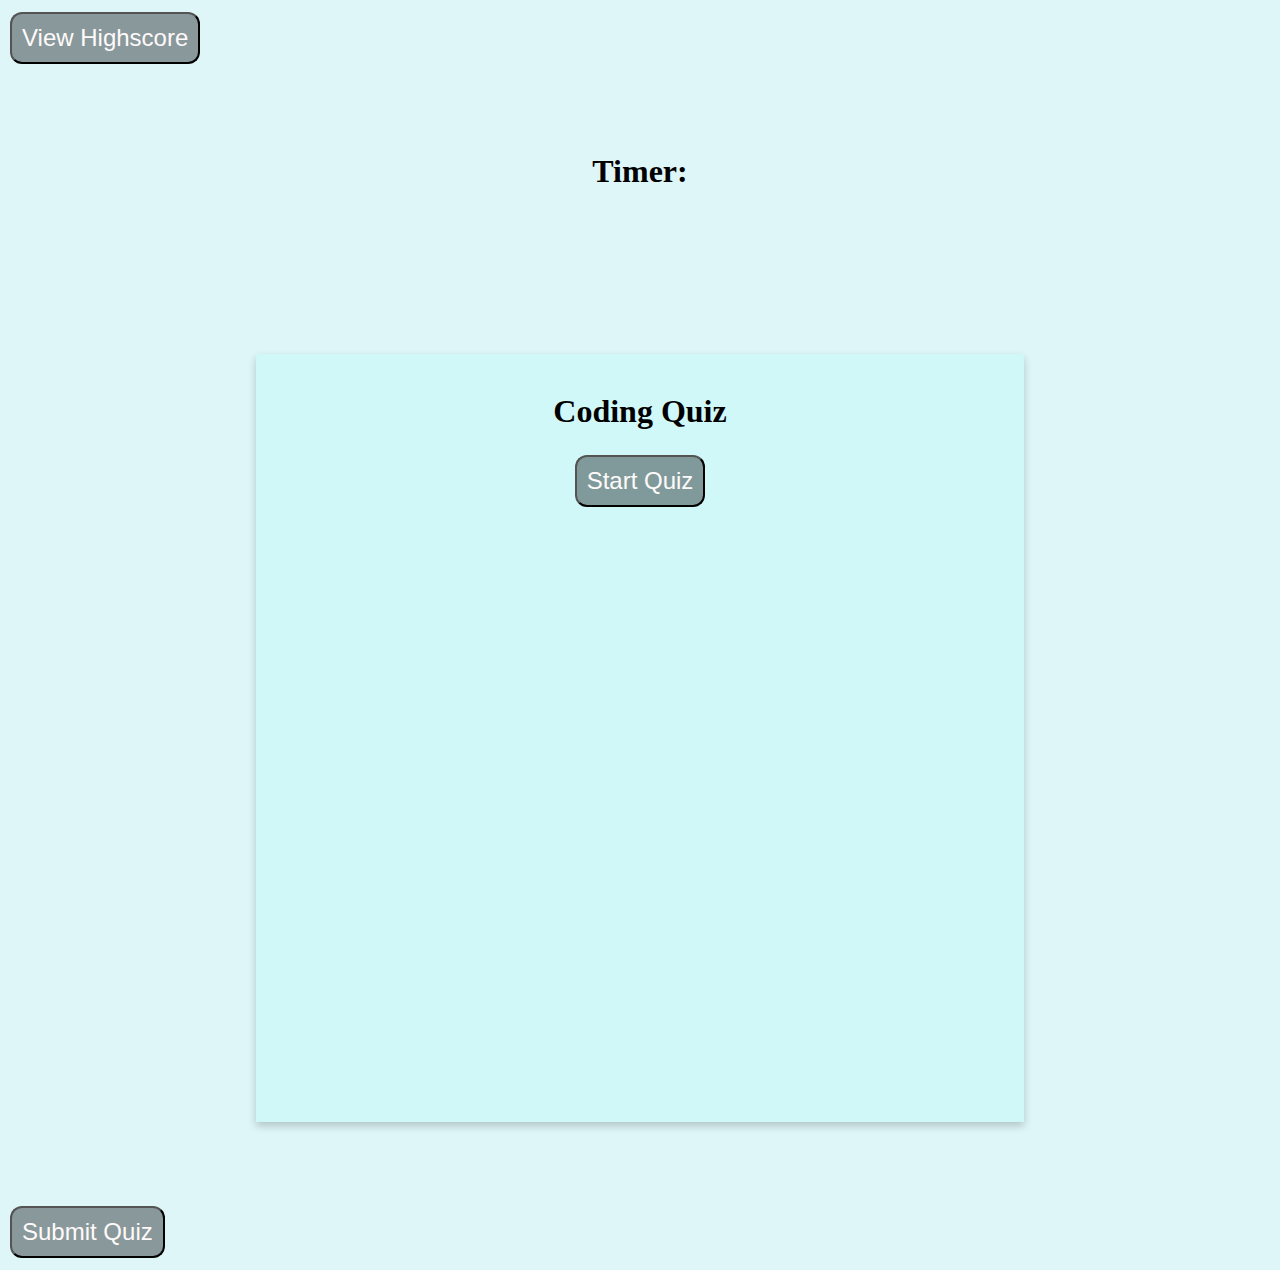
==== index.html @ d6e4e210 "countdown timer function and displaying timer" ====
<!DOCTYPE html>
<html lang="en">
<head>
    <meta charset="UTF-8">
    <meta http-equiv="X-UA-Compatible" content="IE=edge">
    <meta name="viewport" content="width=device-width, initial-scale=1.0">
    <title></title>
    <link rel="stylesheet" href="./assets/style.css"/>
</head>
<body>
    <div class="headerButton">
        <button id="viewHighScore">View Highscore</button>
        <div class="countdown">
            <h1>Timer:</h1>
            <h1 id="displayTime"></h1>
        </div>
    </div>
    <div class="wrapper">
        <div class="container">
            <div class="content">
                <h1>Coding Quiz</h1>
                    <button id="startButton">Start Quiz</button>  
            </div> 
        </div>
    </div>
    <div id="quiz"></div>
    <button id="submitButton">Submit Quiz</button>
    <div id="results"></div>
    <script src= "./assets/script.js"></script>
</body>
</html>
---- assets/style.css ----
body {
    background-color:rgb(222, 246, 248)
}

h1 {
    padding-top: 5%;
    text-align:center;
    font size: 60px;
    font-weight: 750;
}

.container {
    display: block;
  margin: 80px auto;
  text-align: center;
  box-shadow: 0 4px 8px 0 rgba(0,0,0,0.2);
  transition: 0.3s;
  width: 60vw;
  height: 60vw;
  background-color: #d1f8f8;
}

button {
    padding: 10px;
    text-align: center;
    display: inline-block;
    margin: 4px 2px;
    cursor: pointer;
    font-size: 24px;
    background-color: #00030562;
    color: rgb(255, 250, 250);
    border-radius: 12px;
    float: center;
}

.countdown {
  
}

.submitButton {
    float: center;
}
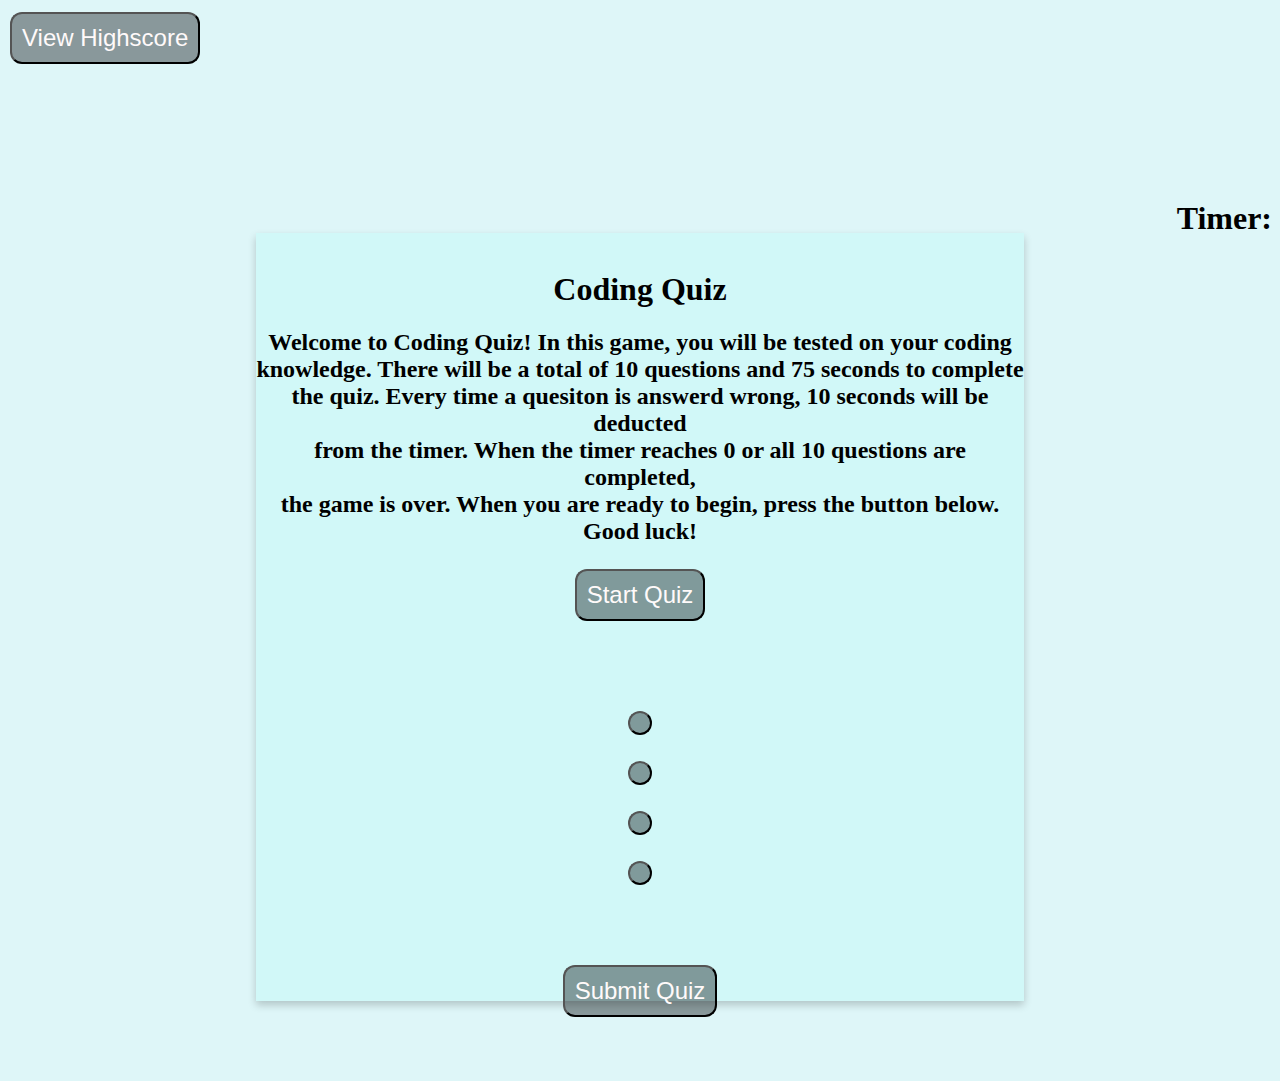
==== commit 36bea3ce: "added question arrays and answers" ====
--- a/index.html
+++ b/index.html
@@ -10,6 +10,7 @@
 <body>
     <div class="headerButton">
         <button id="viewHighScore">View Highscore</button>
+        <h1 id="score"></h1>
         <div class="countdown">
             <h1>Timer:</h1>
             <h1 id="displayTime"></h1>
@@ -17,15 +18,31 @@
     </div>
     <div class="wrapper">
         <div class="container">
-            <div class="content">
+            <div class="startScreen">
                 <h1>Coding Quiz</h1>
+                <h2>Welcome to Coding Quiz! In this game, you will be tested on your coding<br>
+                    knowledge. There will be a total of 10 questions and 75 seconds to complete<br>
+                    the quiz. Every time a quesiton is answerd wrong, 10 seconds will be deducted<br>
+                    from the timer. When the timer reaches 0 or all 10 questions are completed,<br> 
+                    the game is over. When you are ready to begin, press the button below.<br>
+                    Good luck! </h2>
                     <button id="startButton">Start Quiz</button>  
             </div> 
+            <div class="quizQuestionsDisplay">
+                <h1 id=actualQuestion></h1>
+                <div class="answerChoices">
+                    <button id="answerChoiceA"></button><br><br>
+                    <button id="answerChoiceB"></button><br><br>
+                    <button id="answerChoiceC"></button><br><br>
+                    <button id="answerChoiceD"></button><br><br><br><br><br>
+                    <button id="submitButton">Submit Quiz</button>
+                </div> 
+            </div>
+            
         </div>
     </div>
-    <div id="quiz"></div>
-    <button id="submitButton">Submit Quiz</button>
-    <div id="results"></div>
+    
+    
     <script src= "./assets/script.js"></script>
 </body>
 </html>--- a/assets/style.css
+++ b/assets/style.css
@@ -34,9 +34,22 @@
 }
 
 .countdown {
-  
+  float: right;
+  text-align: center;
 }
 
 .submitButton {
     float: center;
+}
+
+.quizQuestionsDisplay {
+    display: block;
+}
+
+.startScreen {
+     display: block;
+}
+
+.answerChoices {
+    
 }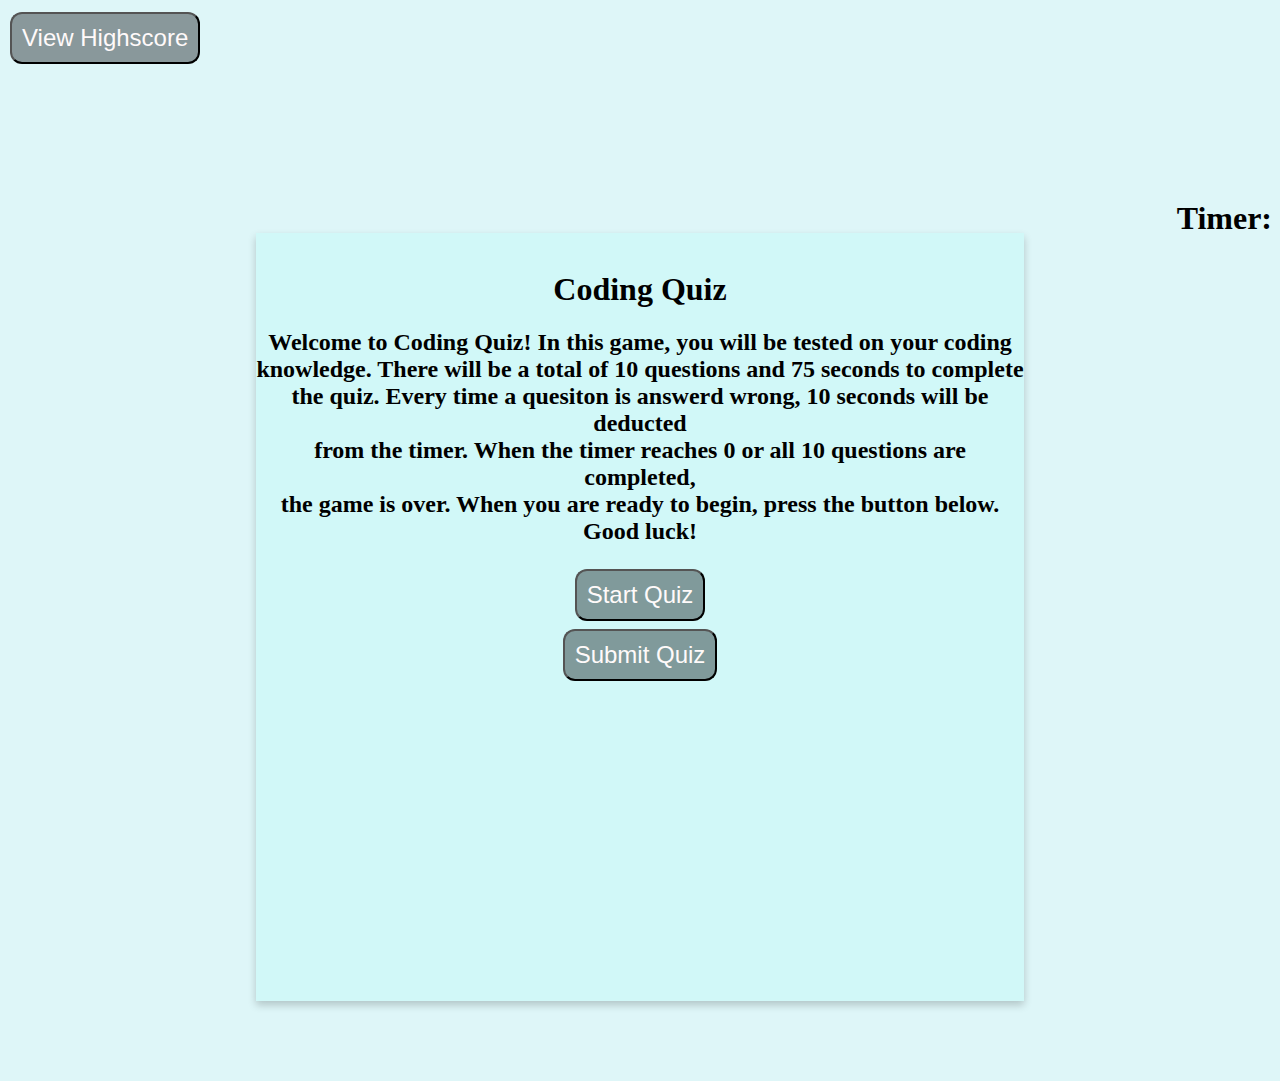
==== commit 0a7863e2: "updated formatting of quiz questions" ====
--- a/index.html
+++ b/index.html
@@ -29,13 +29,8 @@
                     <button id="startButton">Start Quiz</button>  
             </div> 
             <div class="quizQuestionsDisplay">
-                <h1 id=actualQuestion></h1>
-                <div class="answerChoices">
-                    <button id="answerChoiceA"></button><br><br>
-                    <button id="answerChoiceB"></button><br><br>
-                    <button id="answerChoiceC"></button><br><br>
-                    <button id="answerChoiceD"></button><br><br><br><br><br>
-                    <button id="submitButton">Submit Quiz</button>
+                <div id="quiz"></div>
+                <button id="submitButton">Submit Quiz</button>
                 </div> 
             </div>
             
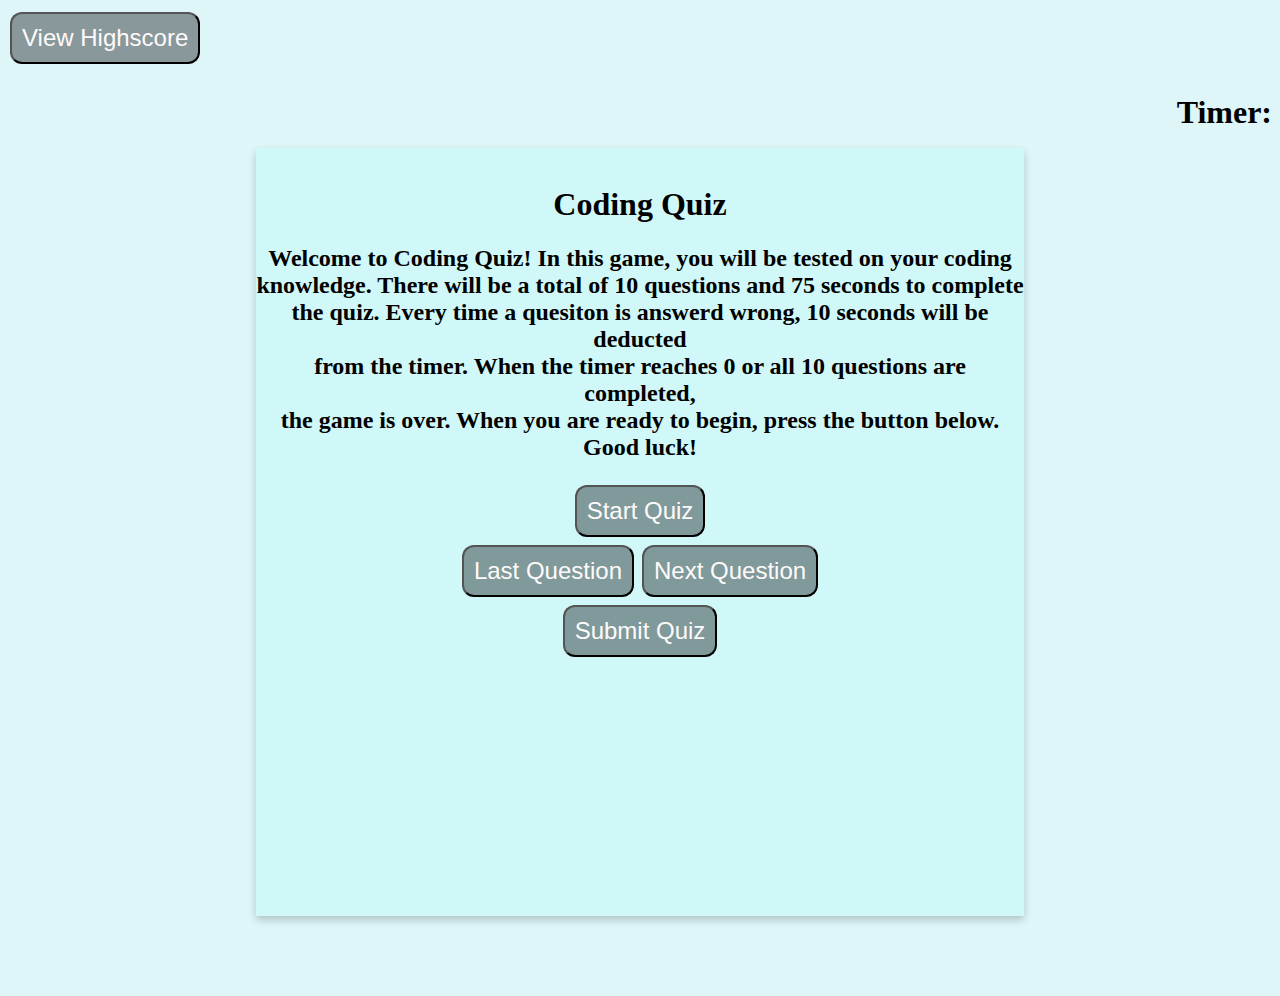
==== commit 5de970f7: "worked on previous and next button function and showing one question at a time" ====
--- a/index.html
+++ b/index.html
@@ -10,7 +10,7 @@
 <body>
     <div class="headerButton">
         <button id="viewHighScore">View Highscore</button>
-        <h1 id="score"></h1>
+        <div id="score"></div>
         <div class="countdown">
             <h1>Timer:</h1>
             <h1 id="displayTime"></h1>
@@ -30,6 +30,8 @@
             </div> 
             <div class="quizQuestionsDisplay">
                 <div id="quiz"></div>
+                <button id="previous">Last Question</button>
+                <button id="next">Next Question</button><br>
                 <button id="submitButton">Submit Quiz</button>
                 </div> 
             </div>
--- a/assets/style.css
+++ b/assets/style.css
@@ -50,6 +50,21 @@
      display: block;
 }
 
-.answerChoices {
-    
-}+.slide{
+    position: absolute;
+    left: 0px;
+    top: 0px;
+    width: 100%;
+    z-index: 1;
+    opacity: 0;
+    transition: opacity 0.5s;
+  }
+  .active-slide{
+    opacity: 1;
+    z-index: 2;
+  }
+  .quiz{
+    position: relative;
+    height: 200px;
+    margin-top: 40px;
+  }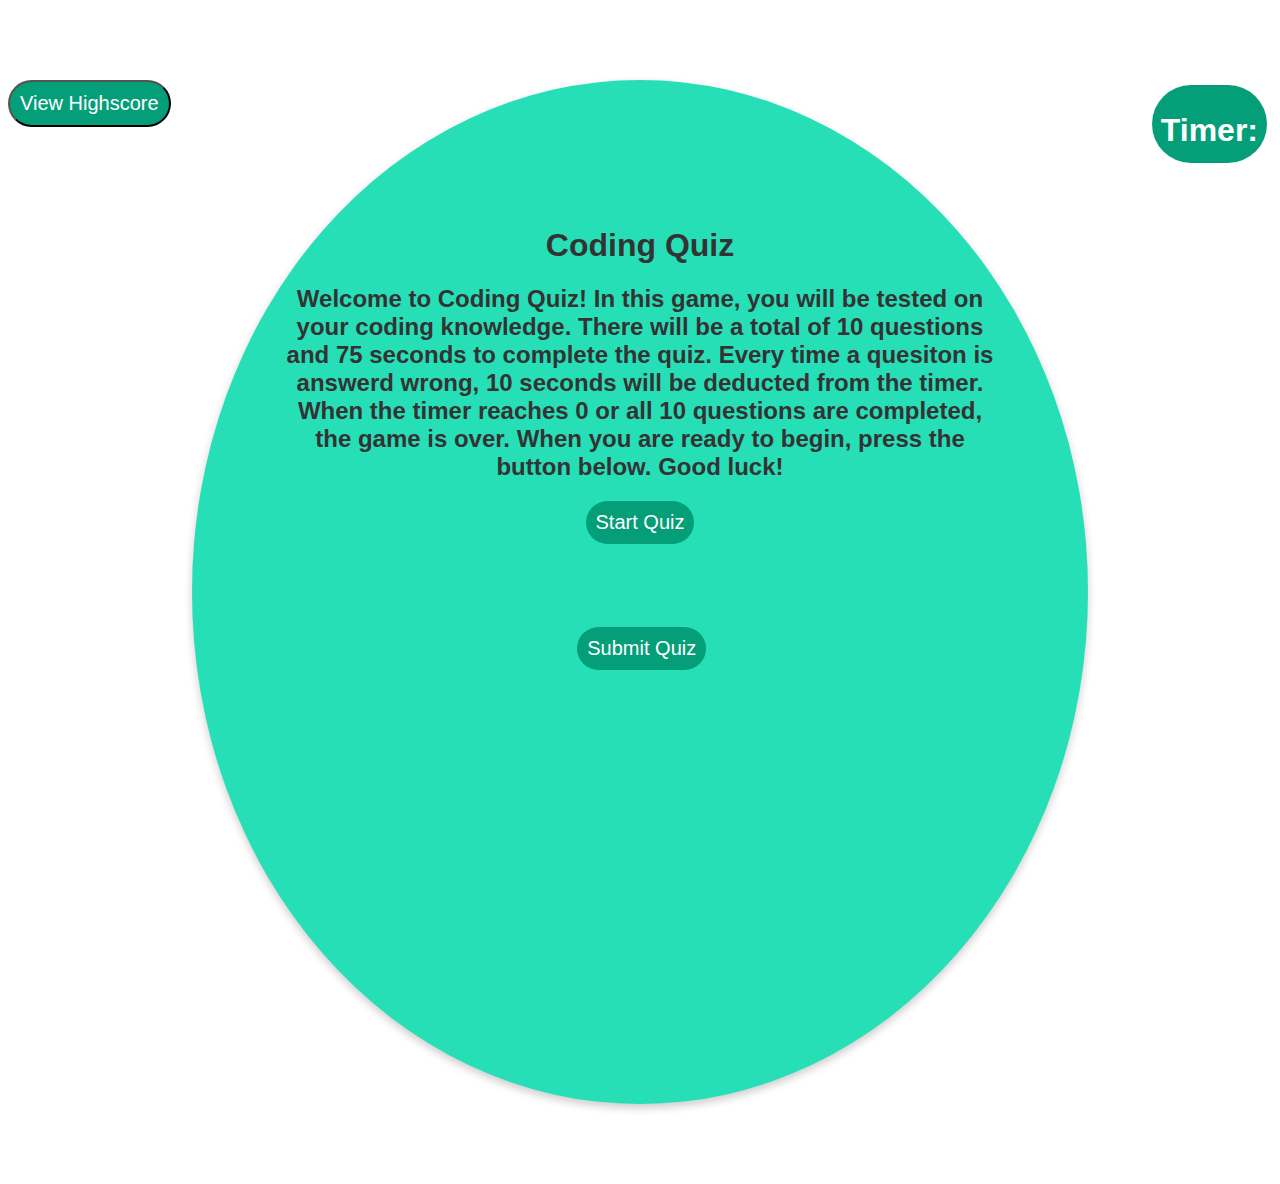
==== commit 1d289667: "updated styling" ====
--- a/index.html
+++ b/index.html
@@ -11,24 +11,26 @@
     <div class="headerButton">
         <button id="viewHighScore">View Highscore</button>
         <div id="score"></div>
-        <div class="countdown">
-            <h1>Timer:</h1>
-            <h1 id="displayTime"></h1>
-        </div>
+
+    </div>
+    <div class="countdown">
+        <h1 id="displayTime">Timer:</h1>
     </div>
     <div class="wrapper">
         <div class="container">
             <div class="startScreen">
+
                 <h1>Coding Quiz</h1>
-                <h2>Welcome to Coding Quiz! In this game, you will be tested on your coding<br>
-                    knowledge. There will be a total of 10 questions and 75 seconds to complete<br>
-                    the quiz. Every time a quesiton is answerd wrong, 10 seconds will be deducted<br>
-                    from the timer. When the timer reaches 0 or all 10 questions are completed,<br> 
-                    the game is over. When you are ready to begin, press the button below.<br>
-                    Good luck! </h2>
+                <h2>Welcome to Coding Quiz! In this game, you will be tested on your coding
+                    knowledge. There will be a total of 10 questions and 75 seconds to complete
+                    the quiz. Every time a quesiton is answerd wrong, 10 seconds will be deducted
+                    from the timer. When the timer reaches 0 or all 10 questions are completed,
+                    the game is over. When you are ready to begin, press the button below.
+                    Good luck! </h2>   
                     <button id="startButton">Start Quiz</button>  
             </div> 
-            <div class="quizQuestionsDisplay">
+            
+            <div class="slide">
                 <div id="quiz"></div>
                 <button id="previous">Last Question</button>
                 <button id="next">Next Question</button><br>
--- a/assets/style.css
+++ b/assets/style.css
@@ -1,5 +1,8 @@
 body {
     background-color:rgb(222, 246, 248)
+    font-size: 20px;
+	font-family: sans-serif;
+	color: #333;
 }
 
 h1 {
@@ -9,27 +12,53 @@
     font-weight: 750;
 }
 
+
+
+#viewHighScore {
+    font-family: sans-serif;
+	font-size: 20px;
+	background-color: rgb(4, 158, 120);
+	color: #fff;
+	border-radius: 50px;
+	padding: 10px;
+	cursor: pointer;
+    float: left;
+    flex-direction: column;
+}
+
+.countdown {
+    margin: 5px;
+    transition: 0.3s;
+    background-color:rgb(4, 158, 120);
+    color: #fff;
+    width: 9vw;
+    height: 3vw;
+    border-radius: 50px;
+    padding-bottom: 40px;
+    
+}
+
 .container {
-    display: block;
+  display: block;
   margin: 80px auto;
-  text-align: center;
   box-shadow: 0 4px 8px 0 rgba(0,0,0,0.2);
   transition: 0.3s;
-  width: 60vw;
-  height: 60vw;
-  background-color: #d1f8f8;
+  width: 70vw;
+  height: 80vw;
+  background-color: #27dfb7;
+  border-radius: 50%;
 }
 
-button {
-    padding: 10px;
-    text-align: center;
-    display: inline-block;
-    margin: 4px 2px;
-    cursor: pointer;
-    font-size: 24px;
-    background-color: #00030562;
-    color: rgb(255, 250, 250);
-    border-radius: 12px;
+#startButton {
+	font-family: sans-serif;
+	font-size: 20px;
+	background-color: rgb(4, 158, 120);
+	color: #fff;
+	border: 0px;
+	border-radius: 50px;
+	padding: 10px;
+	cursor: pointer;
+	margin-bottom: 20px;
     float: center;
 }
 
@@ -38,8 +67,17 @@
   text-align: center;
 }
 
-.submitButton {
-    float: center;
+#submitButton {
+	font-family: sans-serif;
+	font-size: 20px;
+	background-color: rgb(4, 158, 120);
+	color: #fff;
+	border: 0px;
+	border-radius: 50px;
+	padding: 10px;
+	cursor: pointer;
+	margin-bottom: 20px;
+    margin-left: 43%;
 }
 
 .quizQuestionsDisplay {
@@ -47,14 +85,17 @@
 }
 
 .startScreen {
-     display: block;
+    padding-top: 10%;
+    padding-left: 10%;
+    padding-right: 10%;
+    display: inline-block;
+    text-align: center; 
 }
 
+
+
 .slide{
-    position: absolute;
-    left: 0px;
-    top: 0px;
-    width: 100%;
+    padding-top: 5%;
     z-index: 1;
     opacity: 0;
     transition: opacity 0.5s;
@@ -64,7 +105,18 @@
     z-index: 2;
   }
   .quiz{
-    position: relative;
     height: 200px;
     margin-top: 40px;
-  }+  }
+
+  .question {
+    font-weight: 600;
+    padding-left: 20%;
+  }
+
+  .answers {
+    margin-bottom: 20px;
+    padding-left: 20%;
+  }
+  .answers label{
+    display: block;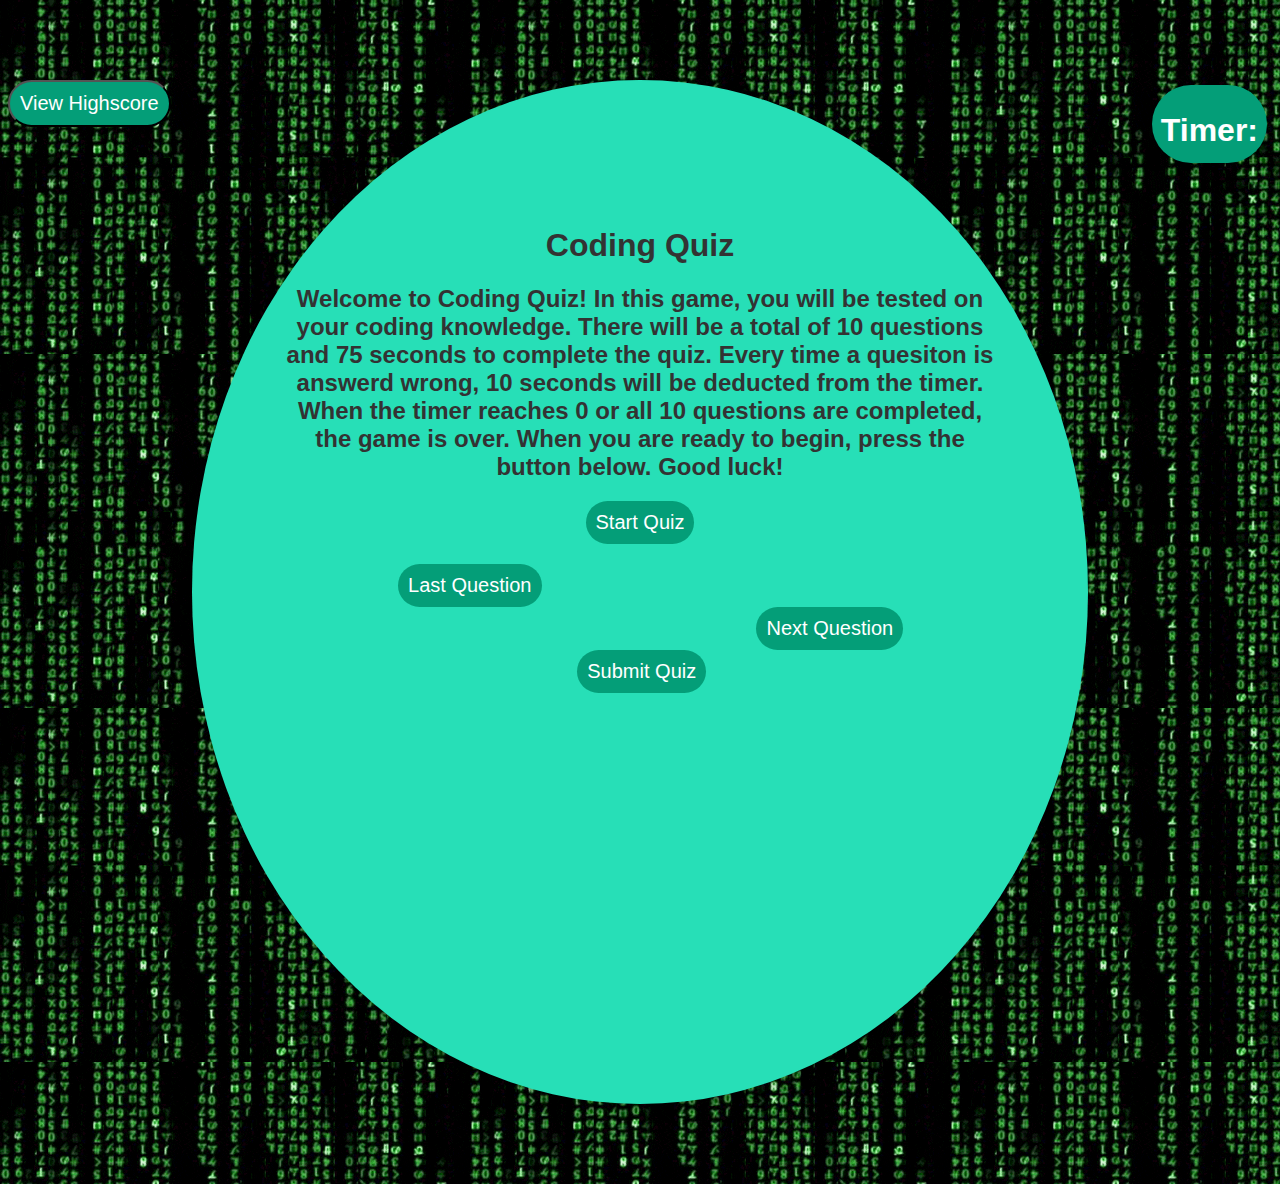
==== commit 762698d7: "changed background of website" ====
--- a/index.html
+++ b/index.html
@@ -8,11 +8,8 @@
     <link rel="stylesheet" href="./assets/style.css"/>
 </head>
 <body>
-    <div class="headerButton">
-        <button id="viewHighScore">View Highscore</button>
-        <div id="score"></div>
-
-    </div>
+    
+     <button id="score">View Highscore</button>
     <div class="countdown">
         <h1 id="displayTime">Timer:</h1>
     </div>
@@ -30,13 +27,13 @@
                     <button id="startButton">Start Quiz</button>  
             </div> 
             
-            <div class="slide">
+            
                 <div id="quiz"></div>
                 <button id="previous">Last Question</button>
-                <button id="next">Next Question</button><br>
+                <button id="next">Next Question</button>
                 <button id="submitButton">Submit Quiz</button>
                 </div> 
-            </div>
+            
             
         </div>
     </div>
--- a/assets/style.css
+++ b/assets/style.css
@@ -1,8 +1,10 @@
 body {
+    background-image: url("./images/matrix.gif");
     background-color:rgb(222, 246, 248)
     font-size: 20px;
 	font-family: sans-serif;
 	color: #333;
+
 }
 
 h1 {
@@ -14,7 +16,7 @@
 
 
 
-#viewHighScore {
+#score {
     font-family: sans-serif;
 	font-size: 20px;
 	background-color: rgb(4, 158, 120);
@@ -25,6 +27,7 @@
     float: left;
     flex-direction: column;
 }
+
 
 .countdown {
     margin: 5px;
@@ -80,6 +83,31 @@
     margin-left: 43%;
 }
 
+#previous {
+    font-family: sans-serif;
+	font-size: 20px;
+	background-color: rgb(4, 158, 120);
+	color: #fff;
+	border: 0px;
+	border-radius: 50px;
+	padding: 10px;
+	cursor: pointer;
+    margin-left: 23%;
+}
+
+#next {
+    font-family: sans-serif;
+	font-size: 20px;
+	background-color: rgb(4, 158, 120);
+	color: #fff;
+	border: 0px;
+	border-radius: 50px;
+	padding: 10px;
+	cursor: pointer;
+	
+    margin-left: 63%;
+}
+
 .quizQuestionsDisplay {
     display: block;
 }
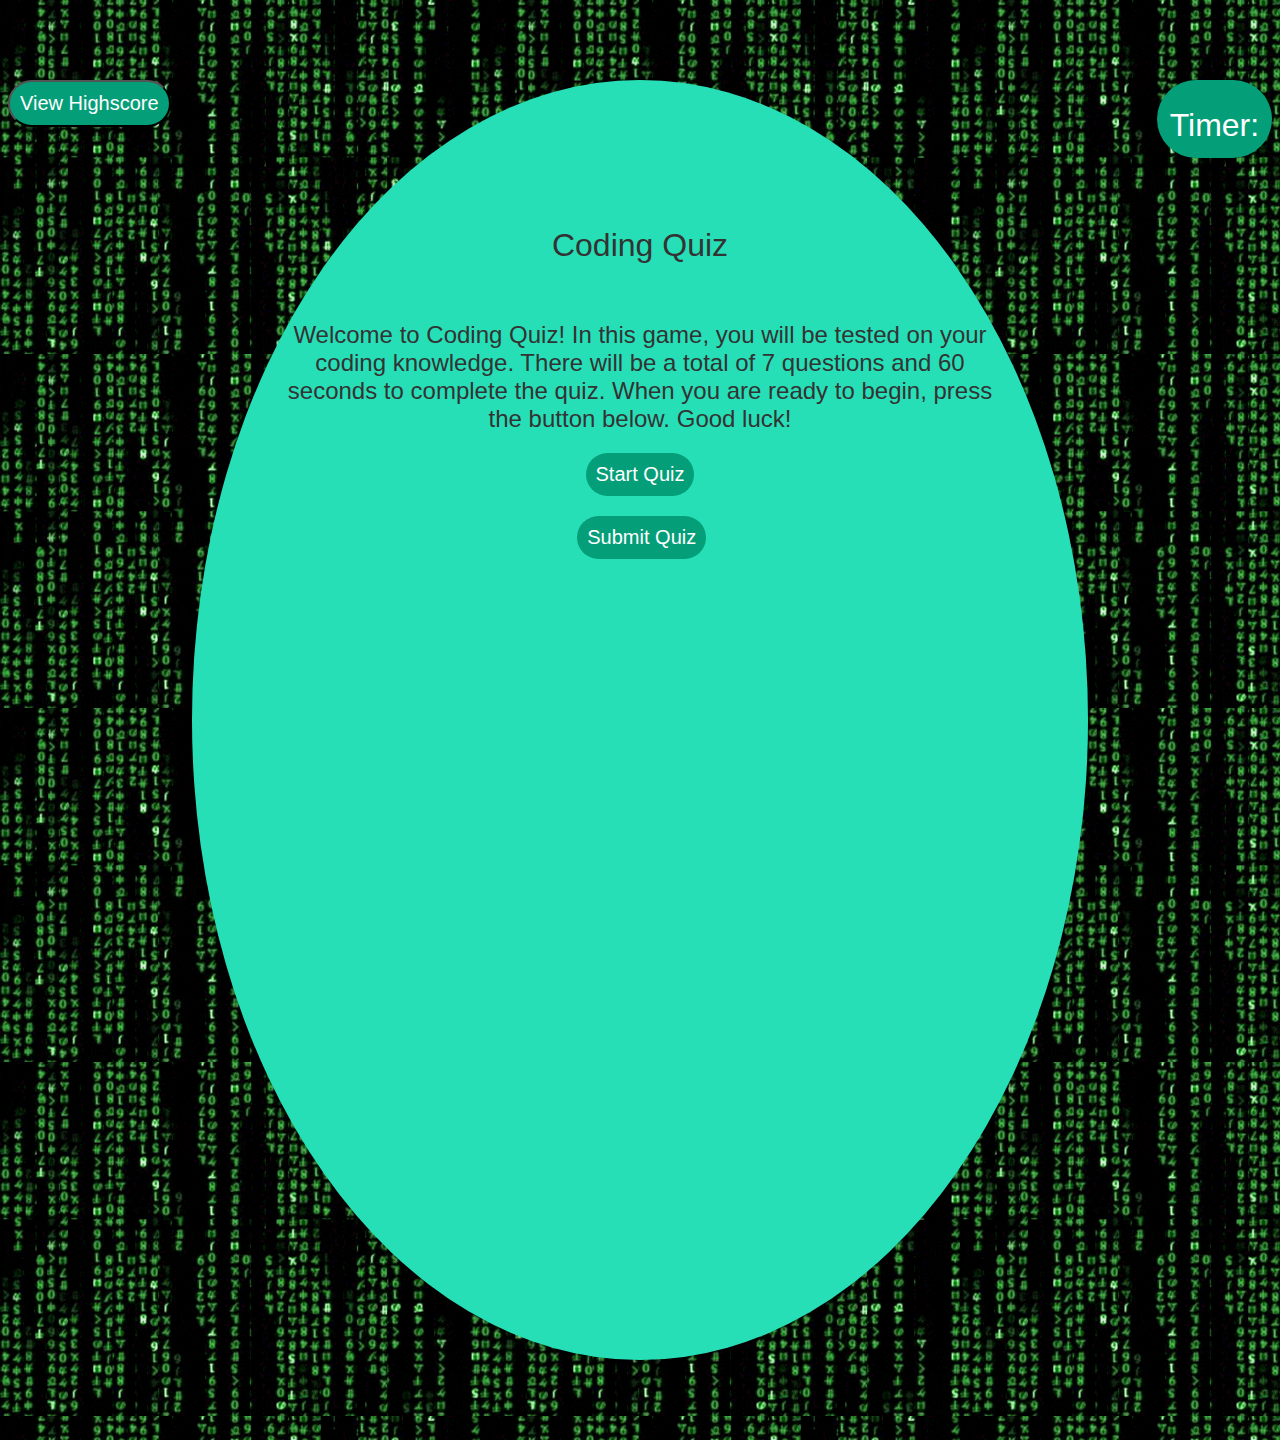
==== commit 9d336b68: "attempt to make each question a slide" ====
--- a/index.html
+++ b/index.html
@@ -17,13 +17,11 @@
         <div class="container">
             <div class="startScreen">
 
-                <h1>Coding Quiz</h1>
+                <h1><center>Coding Quiz<center></h1>
                 <h2>Welcome to Coding Quiz! In this game, you will be tested on your coding
-                    knowledge. There will be a total of 10 questions and 75 seconds to complete
-                    the quiz. Every time a quesiton is answerd wrong, 10 seconds will be deducted
-                    from the timer. When the timer reaches 0 or all 10 questions are completed,
-                    the game is over. When you are ready to begin, press the button below.
-                    Good luck! </h2>   
+                    knowledge. There will be a total of 7 questions and 60 seconds to complete
+                    the quiz. When you are ready to begin, press the button below.
+                    Good luck!</h2>   
                     <button id="startButton">Start Quiz</button>  
             </div> 
             
--- a/assets/style.css
+++ b/assets/style.css
@@ -10,8 +10,16 @@
 h1 {
     padding-top: 5%;
     text-align:center;
+    font size: 500px;
+    font-weight: 150;
+    
+}
+
+h2 {
+    padding-top: 5%;
+    text-align:center;
     font size: 60px;
-    font-weight: 750;
+    font-weight: 100;
 }
 
 
@@ -30,7 +38,7 @@
 
 
 .countdown {
-    margin: 5px;
+    margin-bottom: 20px;
     transition: 0.3s;
     background-color:rgb(4, 158, 120);
     color: #fff;
@@ -38,6 +46,7 @@
     height: 3vw;
     border-radius: 50px;
     padding-bottom: 40px;
+
     
 }
 
@@ -47,7 +56,7 @@
   box-shadow: 0 4px 8px 0 rgba(0,0,0,0.2);
   transition: 0.3s;
   width: 70vw;
-  height: 80vw;
+  height: 100vw;
   background-color: #27dfb7;
   border-radius: 50%;
 }
@@ -84,6 +93,7 @@
 }
 
 #previous {
+    display: none;
     font-family: sans-serif;
 	font-size: 20px;
 	background-color: rgb(4, 158, 120);
@@ -96,6 +106,7 @@
 }
 
 #next {
+    display: none;
     font-family: sans-serif;
 	font-size: 20px;
 	background-color: rgb(4, 158, 120);
